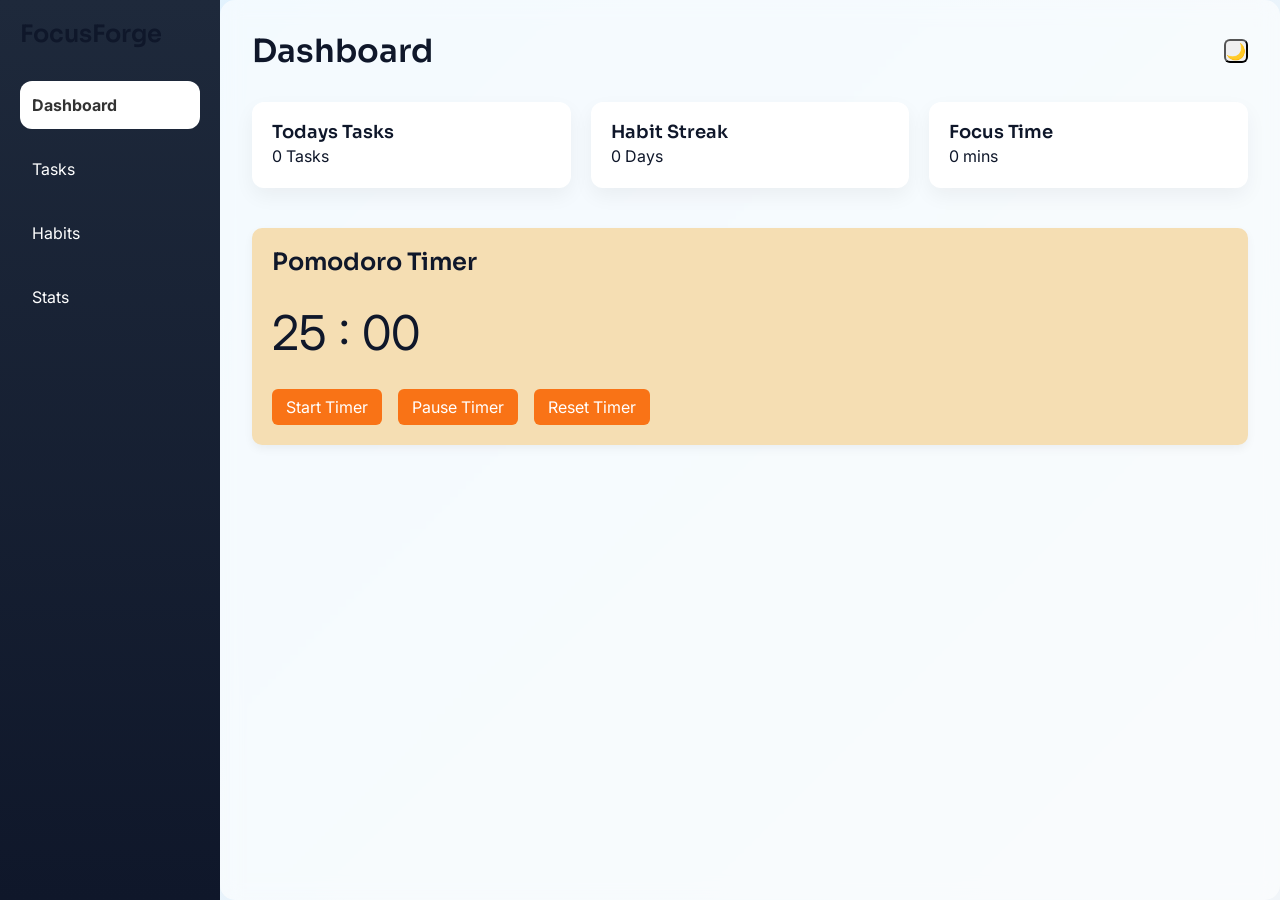
==== dashboard.html @ 77733816 "FocusForge redesign and Pomodoro improvements." ====
<!DOCTYPE html>
<html lang="en">
    <head>
        <meta charset="UTF-8">
        <title>FocusForge - Productivity Tracker</title>
        <link rel="preconnect" href="https://fonts.googleapis.com">
        <link rel="preconnect" href="https://fonts.gstatic.com" crossorigin>
        <link href="https://fonts.googleapis.com/css2?family=Inter:wght@400;500;600;700&family=Sora:wght@500;600;700&display=swap" rel="stylesheet">
        <link rel="stylesheet" href="css/tokens.css">
        <link rel="stylesheet" href="css/base.css">
        <link rel="stylesheet" href="css/app.css">
    </head>
    <body>
        <div class="container">
            <aside class="sidebar">
                <h2 class="logo">FocusForge</h2>
                <nav>
                    <ul>
                        <li><a href="dashboard.html" class="active">Dashboard</a></li>
                        <li><a href="tasks.html">Tasks</a></li>
                        <li><a href="habits.html">Habits</a></li>
                        <li><a href="stats.html">Stats</a></li>
                    </ul>
                </nav>
            </aside>
            <main class="main-content">

                <header>
                    <h1>Dashboard</h1>
                    <button id="darkModeToggle" class="darkmode">🌙</button>
                </header>

                <section class="cards">
                    <div class="card">
                        <h3>Todays Tasks</h3>
                        <p id="taskCount">0 Tasks</p>
                    </div>
                    <div class="card">
                        <h3>Habit Streak</h3>
                        <p id="streakCount" class="streakCount">0 Days</p>
                    </div>
                    <div class="card">
                        <h3>Focus Time</h3> 
                        <p id="focusTime" class="focusTime">0 mins</p>
                    </div>
                </section>

                
                <section class="pomodoro">
                    <h2>Pomodoro Timer</h2>

                    <div class="timer-display">
                        <span id="minutes">25</span>  :
                        <span id="seconds">00</span>
                    </div>

                    <div class="timer-buttons">
                        <button id="startTimer">Start Timer</button>
                        <button id="pauseTimer">Pause Timer</button>
                        <button id="resetTimer">Reset Timer</button>
                    </div>
                </section>

            </main>
        </div>

        <script src="js/app.js"></script>
    </body>
</html>
---- css/tokens.css ----
/* =========================================================
   FocusForge Design Tokens
   "Forge your focus. Build your discipline."

   This file defines the entire visual foundation as CSS
   custom properties. No component styling lives here —
   base.css and app.css consume these variables instead of
   hardcoding colors/sizes, so future pages (and future
   redesign phases) inherit the same system automatically.

   THEME ARCHITECTURE
   -------------------
   :root       → light theme (default)
   body.dark   → dark theme overrides

   Every color a component needs is expressed as a semantic
   variable (e.g. --bg-surface, --text-primary) rather than
   raw hex values. Components reference the semantic name;
   only this file needs to change to re-theme the whole app.
   ========================================================= */

:root {
    /* ---------------------------------------------------
       1. BRAND PALETTE (raw values — not used directly by
          components; semantic tokens below reference these)
       --------------------------------------------------- */
    --navy-950: #020617;
    --navy-900: #0f172a;
    --navy-800: #1e293b;
    --navy-700: #334155;
    --navy-600: #475569;
    --navy-500: #64748b;

    --gold-500: #f59e0b;   /* forge-gold: primary brand accent */
    --gold-600: #d97706;   /* forge-gold hover/active           */

    --blue-400: #38bdf8;   /* secondary accent (existing brand blue) */
    --blue-500: #0ea5e9;   /* secondary accent hover                 */

    --green-500: #22c55e;
    --green-600: #16a34a;
    --orange-500: #f97316;
    --orange-600: #ea580c;
    --red-500: #ef4444;
    --red-600: #dc2626;

    --wheat: #f5deb3;      /* warm accent used by the Pomodoro card */
    --white: #ffffff;

    /* ---------------------------------------------------
       2. SEMANTIC COLOR TOKENS — LIGHT THEME (default)
       --------------------------------------------------- */
    --bg-page: linear-gradient(135deg, #e0f2fe, #f1f5f9);
    --bg-surface: var(--white);           /* cards, list items, canvas */
    --bg-surface-elevated: var(--white);  /* reserved for raised UI    */
    --bg-main-content: rgba(255, 255, 255, 0.6);
    --bg-pomodoro: var(--wheat);
    --bg-stats-summary: transparent;      /* inherits main-content bg  */

    --bg-sidebar: linear-gradient(180deg, var(--navy-800), var(--navy-900));
    --text-sidebar: var(--wheat);         /* sidebar text stays warm in both themes */

    --text-primary: var(--navy-900);
    --text-secondary: var(--navy-700);
    --text-muted: var(--navy-500);

    --border-color: #e2e8f0;

    --accent-gold: var(--gold-500);
    --accent-gold-hover: var(--gold-600);
    --accent-blue: var(--blue-400);
    --accent-blue-hover: var(--blue-500);

    --color-success: var(--green-500);
    --color-success-hover: var(--green-600);
    --color-warning: var(--orange-500);
    --color-warning-hover: var(--orange-600);
    --color-danger: var(--red-500);
    --color-danger-hover: var(--red-600);

    --input-bg: var(--white);
    --input-text: var(--text-primary);
    --input-border: #cccccc;

    --nav-link-text: var(--white);
    --nav-active-bg: var(--white);
    --nav-active-text: #333333;

    --filter-btn-bg: #e2e8f0;
    --filter-btn-text: var(--text-primary);
    --filter-btn-hover-bg: #cbd5e1;
    --filter-btn-active-bg: var(--accent-blue);
    --filter-btn-active-text: var(--white);

    --shadow-color: rgba(0, 0, 0, 0.05);
    --shadow-color-strong: rgba(0, 0, 0, 0.08);

    /* ---------------------------------------------------
       3. TYPOGRAPHY
       --------------------------------------------------- */
    --font-display: "Sora", "Segoe UI", Arial, Helvetica, sans-serif;
    --font-body: "Inter", "Segoe UI", Arial, Helvetica, sans-serif;

    --fs-h1: 2rem;        /* 32px */
    --fs-h2: 1.5rem;      /* 24px */
    --fs-h3: 1.125rem;    /* 18px */
    --fs-body: 1rem;      /* 16px */
    --fs-small: 0.875rem; /* 14px */
    --fs-xs: 0.8125rem;   /* 13px — filter buttons */
    --fs-timer: 3rem;     /* 48px — Pomodoro display */

    --fw-regular: 400;
    --fw-medium: 500;
    --fw-semibold: 600;
    --fw-bold: 700;

    --lh-tight: 1.2;
    --lh-normal: 1.5;
    --lh-relaxed: 1.7;

    /* ---------------------------------------------------
       4. SPACING SCALE
       --------------------------------------------------- */
    --space-1: 4px;
    --space-2: 8px;
    --space-3: 12px;
    --space-4: 16px;
    --space-5: 20px;
    --space-6: 24px;
    --space-7: 32px;
    --space-8: 40px;

    /* ---------------------------------------------------
       5. RADIUS SCALE
       --------------------------------------------------- */
    --radius-sm: 6px;    /* inputs, small buttons        */
    --radius-md: 10px;   /* pomodoro panel                */
    --radius-lg: 12px;   /* cards, list items              */
    --radius-xl: 15px;   /* main content panel              */
    --radius-pill: 20px; /* filter buttons                  */

    /* ---------------------------------------------------
       6. SHADOWS (restrained — 4 depths only)
       --------------------------------------------------- */
    --shadow-sm: 0 4px 10px var(--shadow-color);
    --shadow-md: 0 6px 15px var(--shadow-color);
    --shadow-lg: 0 8px 20px var(--shadow-color);
    --shadow-lg-hover: 0 12px 25px var(--shadow-color-strong);

    /* ---------------------------------------------------
       7. MOTION SCALE
       --------------------------------------------------- */
    --duration-fast: 0.15s;
    --duration-normal: 0.2s; /* matches the app's existing global transition */
    --duration-slow: 0.4s;
    --ease-standard: ease-in-out;

    /* ---------------------------------------------------
       8. FOCUS RING (accessibility)
       --------------------------------------------------- */
    --focus-ring-color: var(--gold-500);
    --focus-ring-width: 3px;
    --focus-ring-offset: 2px;

    /* ---------------------------------------------------
       9. SELECTION
       --------------------------------------------------- */
    --selection-bg: var(--gold-500);
    --selection-text: var(--navy-900);
}

/* =========================================================
   DARK THEME OVERRIDES
   Only semantic tokens are redefined here — no component
   selectors. Every component that consumes these variables
   automatically re-themes correctly.
   ========================================================= */
body.dark {
    --bg-page: linear-gradient(135deg, var(--navy-900), var(--navy-800));
    --bg-surface: var(--navy-800);
    --bg-surface-elevated: var(--navy-800);
    --bg-main-content: rgba(30, 41, 59, 0.6);
    --bg-pomodoro: var(--navy-800);
    --bg-stats-summary: var(--navy-800);

    --bg-sidebar: var(--navy-950);

    --text-primary: #f1f5f9;
    --text-secondary: #cbd5e1;
    --text-muted: rgba(241, 245, 249, 0.7);

    --border-color: var(--navy-600);

    --input-bg: var(--navy-700);
    --input-text: var(--white);
    --input-border: var(--navy-600);

    --nav-active-bg: var(--navy-700);
    --nav-active-text: #f1f5f9;

    --filter-btn-bg: var(--navy-700);
    --filter-btn-text: var(--white);
    --filter-btn-active-bg: var(--blue-500);
    --filter-btn-active-text: var(--white);

    --shadow-color: rgba(0, 0, 0, 0.25);
    --shadow-color-strong: rgba(0, 0, 0, 0.35);
}
---- css/base.css ----
/* =========================================================
   FocusForge Base Styles
   Shared, foundational rules only. No page-specific or
   app-shell-specific layout here — that belongs in app.css
   (and later landing.css). Everything below consumes tokens
   from tokens.css rather than hardcoding values.
   ========================================================= */

/* ---------- Box sizing & global transition ---------- */
* {
    margin: 0;
    padding: 0;
    box-sizing: border-box;
    transition: background-color var(--duration-normal) var(--ease-standard),
                color var(--duration-normal) var(--ease-standard),
                border-color var(--duration-normal) var(--ease-standard),
                box-shadow var(--duration-normal) var(--ease-standard),
                transform var(--duration-normal) var(--ease-standard);
}

/* ---------- Body defaults ---------- */
body {
    font-family: var(--font-body);
    font-size: var(--fs-body);
    line-height: var(--lh-normal);
    font-weight: var(--fw-regular);
    color: var(--text-primary);
    background: var(--bg-page);
}

/* ---------- Headings ---------- */
h1, h2, h3, h4, h5, h6 {
    font-family: var(--font-display);
    font-weight: var(--fw-semibold);
    line-height: var(--lh-tight);
    color: var(--text-primary);
}

h1 { font-size: var(--fs-h1); }
h2 { font-size: var(--fs-h2); }
h3 { font-size: var(--fs-h3); }

/* ---------- Links ---------- */
a {
    color: inherit;
    text-decoration: none;
}

/* ---------- Buttons (generic reset; component color/spacing
   rules live in app.css / landing.css) ---------- */
button {
    font-family: var(--font-body);
    font-size: var(--fs-body);
    border-radius: var(--radius-sm);
    cursor: pointer;
}

button:disabled {
    cursor: not-allowed;
    opacity: 0.6;
}

/* ---------- Form controls ---------- */
input,
select,
textarea {
    font-family: var(--font-body);
    font-size: var(--fs-body);
    color: var(--input-text);
    background: var(--input-bg);
}

/* ---------- Accessible focus states ---------- */
a:focus-visible,
button:focus-visible,
input:focus-visible,
select:focus-visible,
textarea:focus-visible,
[tabindex]:focus-visible {
    outline: var(--focus-ring-width) solid var(--focus-ring-color);
    outline-offset: var(--focus-ring-offset);
}

/* ---------- Selection ---------- */
::selection {
    background: var(--selection-bg);
    color: var(--selection-text);
}

/* ---------- Accessibility utility ---------- */
.sr-only {
    position: absolute;
    width: 1px;
    height: 1px;
    padding: 0;
    margin: -1px;
    overflow: hidden;
    clip: rect(0, 0, 0, 0);
    white-space: nowrap;
    border: 0;
}
---- css/app.css ----
/* =========================================================
   FocusForge App Shell Styles
   Migrated from the original style.css. Structure and
   appearance are preserved; hardcoded colors are replaced
   with tokens from tokens.css so dark mode no longer needs
   duplicated component-level overrides.

   NOTE on migration fixes (see Phase 1 analysis):
   - The old ".task-filters" rule never matched any element
     (the HTML uses ".tasks-filters") and has been dropped as
     dead CSS. ".filter-btn" spacing/sizing is unaffected.
   - The old dark-mode selector ".filter-btn.activate" never
     matched real markup (JS/CSS elsewhere use ".active").
     The active filter button is now themed correctly in dark
     mode via --filter-btn-active-bg / --filter-btn-active-text.
   No layout, spacing, or visual arrangement has changed.
   ========================================================= */

/* ---------- LAYOUT ---------- */
.container {
    display: flex;
    height: 100vh;
}

.sidebar {
    width: 220px;
    background: var(--bg-sidebar);
    color: var(--text-sidebar);
    padding: var(--space-5);
}

.logo {
    margin-bottom: var(--space-7);
}

.sidebar ul {
    list-style: none;
}

.sidebar ul li {
    margin: var(--space-4) 0;
}

.sidebar a {
    text-decoration: none;
    color: var(--nav-link-text);
    display: block;
    padding: var(--space-3);
    border-radius: var(--radius-lg);
}

.sidebar a:hover {
    background-color: rgba(255, 255, 255, 0.2);
}

.sidebar a.active {
    background-color: var(--nav-active-bg);
    color: var(--nav-active-text);
    font-weight: var(--fw-bold);
}

.main-content {
    flex: 1;
    padding: var(--space-7);
    background: var(--bg-main-content);
    backdrop-filter: blur(10px);
    border-radius: var(--radius-xl);
}

header {
    display: flex;
    justify-content: space-between;
    align-items: center;
    margin-bottom: var(--space-7);
}

/* ---------- DASHBOARD CARDS ---------- */
.cards {
    display: flex;
    gap: var(--space-5);
}

.card {
    background: var(--bg-surface);
    color: var(--text-primary);
    padding: var(--space-5);
    flex: 1;
    border-radius: var(--radius-lg);
    box-shadow: var(--shadow-lg);
}

.card:hover {
    transform: translateY(-4px);
    box-shadow: var(--shadow-lg-hover);
}

/* ---------- TASK & HABIT INPUT SECTION ---------- */
.task-input,
.habit-input {
    display: flex;
    gap: var(--space-3);
    margin: var(--space-5) 0;
    padding: var(--space-4);
    border-radius: var(--radius-lg);
}

.task-input input,
.habit-input input {
    flex: 1;
    padding: var(--space-3);
    border-radius: var(--radius-sm);
    border: 1px solid var(--input-border);
}

.task-input button {
    padding: var(--space-3) var(--space-4);
    border: none;
    background-color: var(--accent-blue);
    color: var(--white);
    border-radius: var(--radius-sm);
}

.task-input button:hover {
    background-color: var(--accent-blue-hover);
}

.habit-input button {
    padding: var(--space-3) var(--space-4);
    border: none;
    background-color: var(--color-success);
    color: var(--white);
    border-radius: var(--radius-sm);
}

.habit-input button:hover {
    background-color: var(--color-success-hover);
}

/* ---------- TASK & HABIT LIST ---------- */
#taskList,
#habitList {
    list-style: none;
}

#taskList li,
#habitList li {
    background: var(--bg-surface);
    color: var(--text-primary);
    padding: var(--space-3);
    margin-bottom: var(--space-3);
    border-radius: var(--radius-sm);
    display: flex;
    justify-content: space-between;
    align-items: center;
}

#taskList li:hover,
#habitList li:hover {
    transform: scale(1.02);
}

.completed {
    text-decoration: line-through;
    opacity: 0.5;
}

/* ---------- POMODORO ---------- */
.pomodoro {
    margin-top: var(--space-8);
    background: var(--bg-pomodoro);
    color: var(--text-primary);
    padding: var(--space-5);
    border-radius: var(--radius-md);
    box-shadow: var(--shadow-sm);
}

.timer-display {
    font-size: var(--fs-timer);
    margin: var(--space-5) 0;
}

.timer-buttons button {
    margin-right: var(--space-3);
    padding: var(--space-2) 14px;
    border: none;
    border-radius: var(--radius-sm);
    background-color: var(--color-warning);
    color: var(--white);
}

.timer-buttons button:hover {
    background-color: var(--color-warning-hover);
}

/* ---------- STATS / CHART ---------- */
.stats-summary p {
    margin-bottom: var(--space-2);
    font-size: var(--fs-body);
}

.stats-summary {
    background: var(--bg-stats-summary);
    color: var(--text-primary);
    margin-bottom: var(--space-7);
    padding: var(--space-5);
    border-radius: var(--radius-lg);
    box-shadow: var(--shadow-md);
}

canvas {
    margin-top: var(--space-7);
    background: var(--bg-surface);
    padding: var(--space-5);
    border-radius: var(--radius-md);
}

/* ---------- EMPTY MESSAGE ---------- */
#emptyMessage {
    margin-top: var(--space-4);
    color: var(--text-muted);
    opacity: 0.7;
}

/* ---------- TASK FILTER BUTTONS ---------- */
.tasks-filters {
    display: flex;
    gap: var(--space-3);
    margin-bottom: var(--space-5);
}

.filter-btn {
    padding: var(--space-2) var(--space-4);
    border: none;
    border-radius: var(--radius-pill);
    background-color: var(--filter-btn-bg);
    color: var(--filter-btn-text);
    font-size: var(--fs-xs);
    font-weight: var(--fw-medium);
}

.filter-btn:hover {
    background-color: var(--filter-btn-hover-bg);
}

.filter-btn.active {
    background-color: var(--filter-btn-active-bg);
    color: var(--filter-btn-active-text);
}

/* ---------- RESPONSIVE ---------- */
@media (max-width: 768px) {
    .container {
        flex-direction: column;
        height: auto;
    }

    .sidebar {
        width: 100%;
        display: flex;
        justify-content: space-around;
    }

    .main-content {
        padding: var(--space-4);
    }

    .cards {
        flex-direction: column;
    }
}
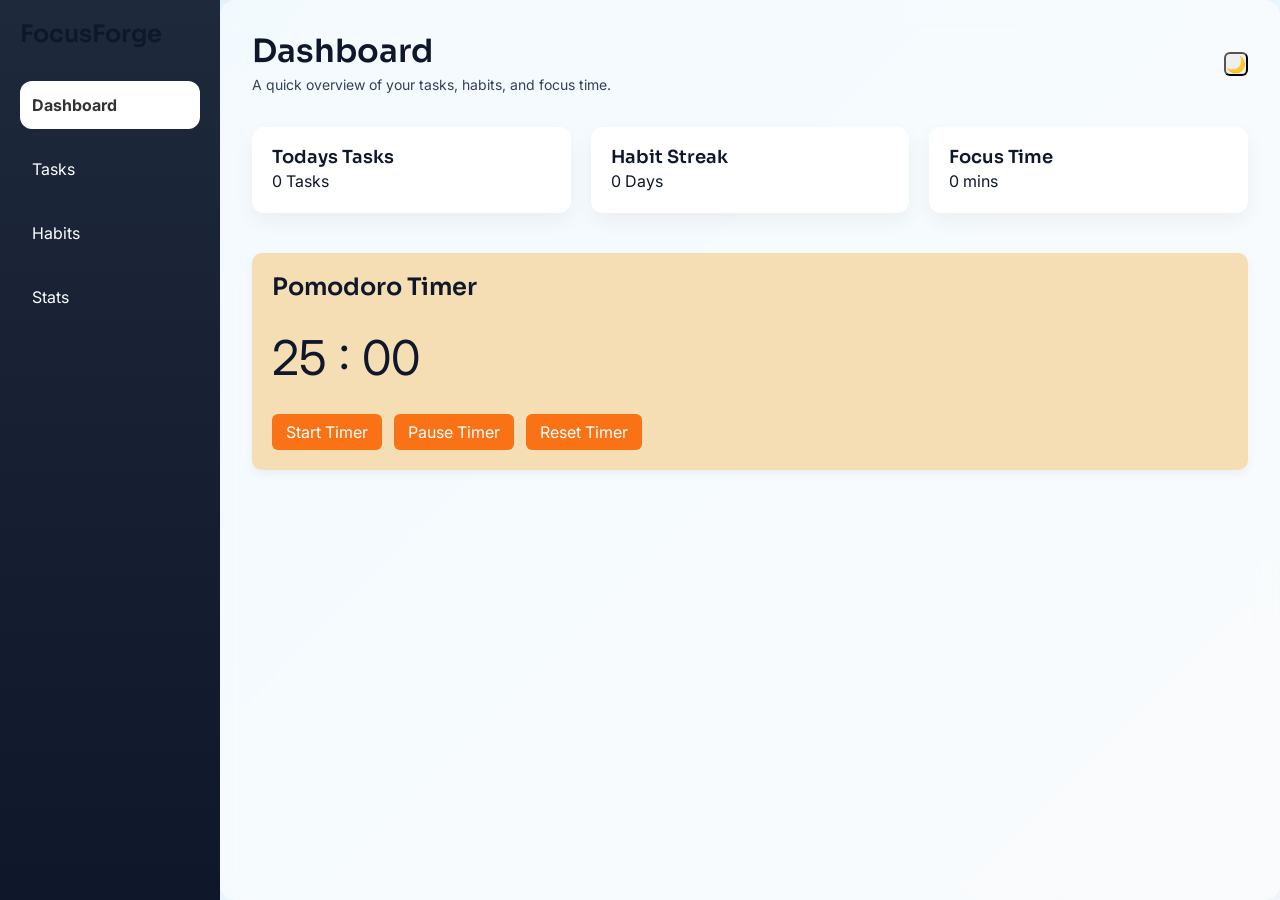
==== commit 808b2382: "Improve responsive layout and mobile navigation" ====
--- a/dashboard.html
+++ b/dashboard.html
@@ -2,6 +2,7 @@
 <html lang="en">
     <head>
         <meta charset="UTF-8">
+        <meta name="viewport" content="width=device-width, initial-scale=1.0">
         <title>FocusForge - Productivity Tracker</title>
         <link rel="preconnect" href="https://fonts.googleapis.com">
         <link rel="preconnect" href="https://fonts.gstatic.com" crossorigin>
@@ -26,8 +27,11 @@
             <main class="main-content">
 
                 <header>
-                    <h1>Dashboard</h1>
-                    <button id="darkModeToggle" class="darkmode">🌙</button>
+                    <div class="header-text">
+                        <h1>Dashboard</h1>
+                        <p class="page-subtitle">A quick overview of your tasks, habits, and focus time.</p>
+                    </div>
+                    <button id="darkModeToggle">🌙</button>
                 </header>
 
                 <section class="cards">
--- a/css/app.css
+++ b/css/app.css
@@ -71,7 +71,17 @@
     display: flex;
     justify-content: space-between;
     align-items: center;
+    /* Keeps the page subtitle away from the dark-mode button when the
+       header runs out of room on narrow (<= 400px) screens. On wider
+       screens space-between already spreads them out, so nothing moves. */
+    gap: var(--space-4);
     margin-bottom: var(--space-7);
+}
+
+.page-subtitle {
+    color: var(--text-secondary);
+    font-size: var(--fs-small);
+    margin-top: var(--space-1);
 }
 
 /* ---------- DASHBOARD CARDS ---------- */
@@ -107,6 +117,10 @@
 .task-input input,
 .habit-input input {
     flex: 1;
+    /* Allows the field to shrink below its default intrinsic width, so on
+       very narrow screens (~375px) the Add button keeps a single line
+       instead of being squeezed until its label wraps. */
+    min-width: 0;
     padding: var(--space-3);
     border-radius: var(--radius-sm);
     border: 1px solid var(--input-border);
@@ -164,6 +178,51 @@
     opacity: 0.5;
 }
 
+/* Row contents on small screens.
+   Long, unbreakable text (a pasted URL, a long single word) would
+   otherwise keep its full width, push the action buttons past the edge
+   of the row and give the whole page horizontal scrolling. The text is
+   allowed to shrink and break, while the buttons keep their natural
+   size so Complete/Delete always stay on one line. */
+.task-text,
+.habit-text {
+    min-width: 0;
+    overflow-wrap: anywhere;
+}
+
+.task-actions,
+.habit-actions {
+    flex-shrink: 0;
+}
+
+/* Small action buttons inside each task/habit row. Complete/check
+   actions use a neutral outline; delete actions use the danger
+   color so destructive actions are clearly distinguishable. */
+.task-complete-btn,
+.habit-check-btn,
+.task-delete-btn,
+.habit-delete-btn {
+    padding: var(--space-1) var(--space-2);
+    border-radius: var(--radius-sm);
+    border: 1px solid var(--border-color);
+    background: transparent;
+    color: var(--text-secondary);
+    font-size: var(--fs-xs);
+    margin-left: var(--space-2);
+}
+
+.task-complete-btn:hover,
+.habit-check-btn:hover {
+    border-color: var(--color-success);
+    color: var(--color-success);
+}
+
+.task-delete-btn:hover,
+.habit-delete-btn:hover {
+    border-color: var(--color-danger);
+    color: var(--color-danger);
+}
+
 /* ---------- POMODORO ---------- */
 .pomodoro {
     margin-top: var(--space-8);
@@ -179,8 +238,17 @@
     margin: var(--space-5) 0;
 }
 
+/* Flex + wrap so that when the three controls do not fit (roughly
+   <= 500px wide) they move to a second row with a proper gap instead
+   of stacking against each other with no spacing. On wide screens the
+   gap replaces the old margin-right, so the spacing is identical. */
+.timer-buttons {
+    display: flex;
+    flex-wrap: wrap;
+    gap: var(--space-3);
+}
+
 .timer-buttons button {
-    margin-right: var(--space-3);
     padding: var(--space-2) 14px;
     border: none;
     border-radius: var(--radius-sm);
@@ -254,10 +322,28 @@
         height: auto;
     }
 
+    /* The sidebar itself just stacks (logo, then nav) - the nav
+       LINKS are what need to lay out horizontally on mobile, not
+       the sidebar's direct children. See ".sidebar ul" below. */
     .sidebar {
         width: 100%;
+        padding: var(--space-4);
+    }
+
+    .logo {
+        margin-bottom: var(--space-3);
+        text-align: center;
+    }
+
+    .sidebar ul {
         display: flex;
-        justify-content: space-around;
+        flex-wrap: wrap;
+        justify-content: center;
+        gap: var(--space-2);
+    }
+
+    .sidebar ul li {
+        margin: 0;
     }
 
     .main-content {
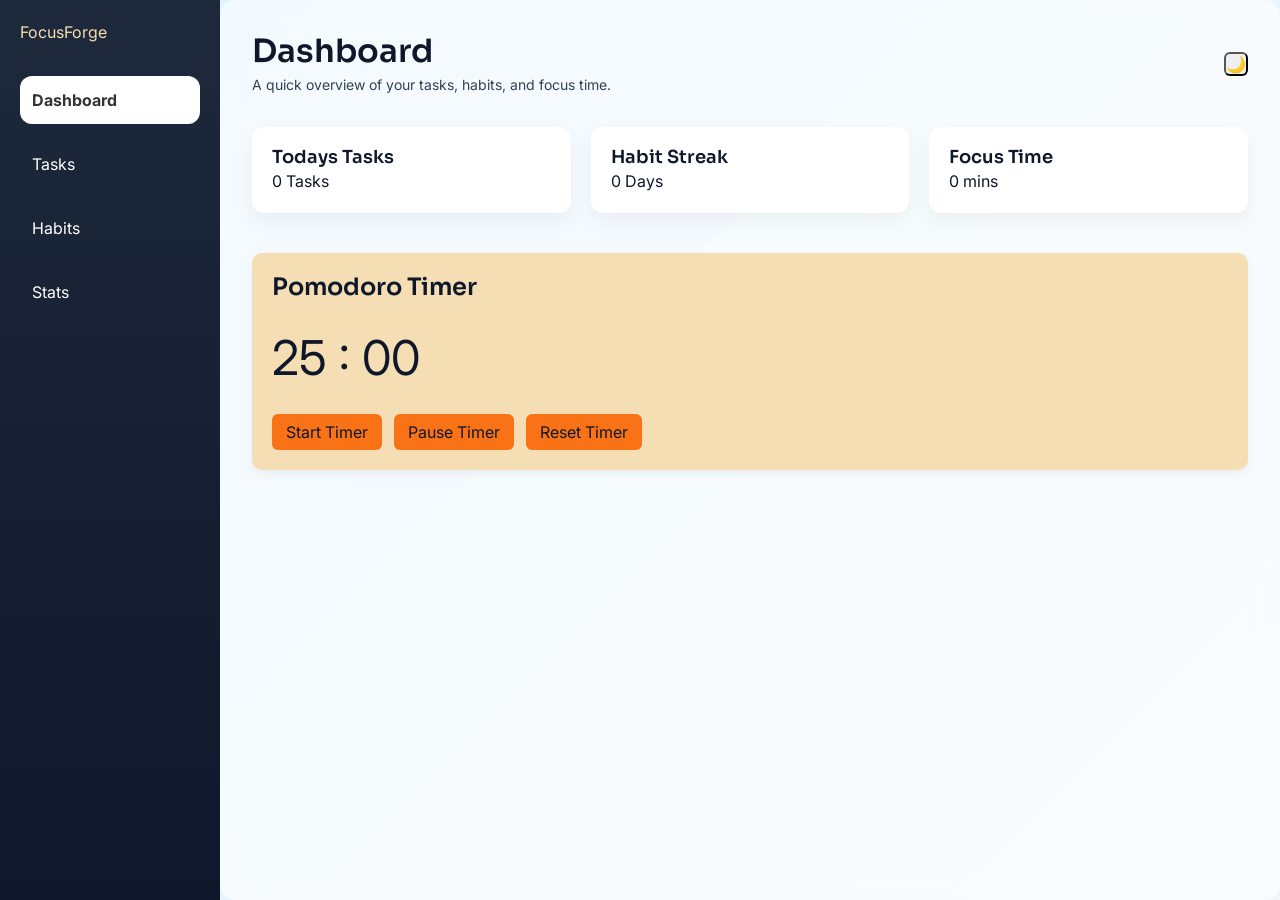
==== commit a6debf31: "Improve accessibility and usability across FocusForge" ====
--- a/dashboard.html
+++ b/dashboard.html
@@ -12,26 +12,29 @@
         <link rel="stylesheet" href="css/app.css">
     </head>
     <body>
+        <!-- Keyboard users can jump straight past the repeated sidebar -->
+        <a class="skip-link" href="#main-content">Skip to main content</a>
+
         <div class="container">
             <aside class="sidebar">
-                <h2 class="logo">FocusForge</h2>
+                <p class="logo">FocusForge</p>
                 <nav>
                     <ul>
-                        <li><a href="dashboard.html" class="active">Dashboard</a></li>
+                        <li><a href="dashboard.html" class="active" aria-current="page">Dashboard</a></li>
                         <li><a href="tasks.html">Tasks</a></li>
                         <li><a href="habits.html">Habits</a></li>
                         <li><a href="stats.html">Stats</a></li>
                     </ul>
                 </nav>
             </aside>
-            <main class="main-content">
+            <main id="main-content" class="main-content">
 
                 <header>
                     <div class="header-text">
                         <h1>Dashboard</h1>
                         <p class="page-subtitle">A quick overview of your tasks, habits, and focus time.</p>
                     </div>
-                    <button id="darkModeToggle">🌙</button>
+                    <button id="darkModeToggle" aria-label="Switch to dark mode">🌙</button>
                 </header>
 
                 <section class="cards">
--- a/css/tokens.css
+++ b/css/tokens.css
@@ -33,6 +33,8 @@
 
     --gold-500: #f59e0b;   /* forge-gold: primary brand accent */
     --gold-600: #d97706;   /* forge-gold hover/active           */
+    --gold-700: #b45309;   /* deep gold for gold-as-TEXT on light
+                              backgrounds (5.1:1 on white)       */
 
     --blue-400: #38bdf8;   /* secondary accent (existing brand blue) */
     --blue-500: #0ea5e9;   /* secondary accent hover                 */
@@ -68,6 +70,10 @@
 
     --accent-gold: var(--gold-500);
     --accent-gold-hover: var(--gold-600);
+    /* Gold used where it acts as TEXT on light surfaces (modal links,
+       step numbers). The bright gold is only ~2.2:1 on white and fails
+       WCAG AA; this darker shade reaches ~5.1:1. */
+    --accent-gold-text: var(--gold-700);
     --accent-blue: var(--blue-400);
     --accent-blue-hover: var(--blue-500);
 
@@ -78,6 +84,11 @@
     --color-danger: var(--red-500);
     --color-danger-hover: var(--red-600);
 
+    /* Text-safe variants of success/danger for SMALL text on light
+       backgrounds. The brighter hues above stay for fills and borders. */
+    --color-success-text: #15803d;
+    --color-error-text: var(--red-600);
+
     --input-bg: var(--white);
     --input-text: var(--text-primary);
     --input-border: #cccccc;
@@ -90,7 +101,8 @@
     --filter-btn-text: var(--text-primary);
     --filter-btn-hover-bg: #cbd5e1;
     --filter-btn-active-bg: var(--accent-blue);
-    --filter-btn-active-text: var(--white);
+    /* Dark label: white on the sky-blue accent was only ~2.1:1. */
+    --filter-btn-active-text: var(--navy-900);
 
     --shadow-color: rgba(0, 0, 0, 0.05);
     --shadow-color-strong: rgba(0, 0, 0, 0.08);
@@ -201,7 +213,14 @@
     --filter-btn-bg: var(--navy-700);
     --filter-btn-text: var(--white);
     --filter-btn-active-bg: var(--blue-500);
-    --filter-btn-active-text: var(--white);
+    /* Dark label: white on the blue accent was only ~2.8:1. */
+    --filter-btn-active-text: var(--navy-900);
+
+    /* In dark mode the BRIGHT accents pass on the dark surfaces, so
+       the text-safe variants flip back to the vivid hues. */
+    --accent-gold-text: var(--gold-500);
+    --color-success-text: var(--green-500);
+    --color-error-text: #f87171;
 
     --shadow-color: rgba(0, 0, 0, 0.25);
     --shadow-color-strong: rgba(0, 0, 0, 0.35);
--- a/css/base.css
+++ b/css/base.css
@@ -79,6 +79,12 @@
 [tabindex]:focus-visible {
     outline: var(--focus-ring-width) solid var(--focus-ring-color);
     outline-offset: var(--focus-ring-offset);
+    /* Dark companion ring that fills the outline-offset gap. The gold
+       outline alone is only ~2:1 against white/light backgrounds, so
+       this guarantees a high-contrast ring in BOTH themes (on dark
+       backgrounds the gold ring already contrasts at ~8:1 and this
+       companion is barely visible). */
+    box-shadow: 0 0 0 var(--focus-ring-offset) var(--navy-900);
 }
 
 /* ---------- Selection ---------- */
@@ -99,3 +105,37 @@
     white-space: nowrap;
     border: 0;
 }
+
+/* ---------- Skip link: first tab stop on every page, visible only
+     when it receives the keyboard's focus ---------- */
+.skip-link {
+    position: absolute;
+    left: -9999px;
+    top: 0;
+    z-index: 200;
+}
+
+.skip-link:focus {
+    left: var(--space-4);
+    top: var(--space-4);
+    padding: var(--space-3) var(--space-4);
+    background: var(--bg-surface);
+    color: var(--text-primary);
+    border-radius: var(--radius-sm);
+    box-shadow: var(--shadow-lg);
+}
+
+/* ---------- Placeholder text: theme-aware and AA-contrast
+     (browser default colors are unreliable on dark inputs) ---------- */
+::placeholder {
+    color: var(--text-muted);
+    opacity: 1;
+}
+
+/* ---------- Respect the system "reduce motion" setting ---------- */
+@media (prefers-reduced-motion: reduce) {
+    * {
+        transition: none !important;
+        animation: none !important;
+    }
+}
--- a/css/app.css
+++ b/css/app.css
@@ -130,7 +130,10 @@
     padding: var(--space-3) var(--space-4);
     border: none;
     background-color: var(--accent-blue);
-    color: var(--white);
+    /* Dark label on the bright accent: white text was only ~2.1:1
+       here. Same dark-on-bright idea as the landing page's gold
+       primary button. */
+    color: var(--navy-900);
     border-radius: var(--radius-sm);
 }
 
@@ -142,7 +145,8 @@
     padding: var(--space-3) var(--space-4);
     border: none;
     background-color: var(--color-success);
-    color: var(--white);
+    /* Dark label: white on green-500 was only ~2.3:1. */
+    color: var(--navy-900);
     border-radius: var(--radius-sm);
 }
 
@@ -175,7 +179,9 @@
 
 .completed {
     text-decoration: line-through;
-    opacity: 0.5;
+    /* 0.7 (not the old 0.5) keeps the faded "done" look while holding
+       ~6.6:1 text contrast in light mode and ~7:1 in dark mode. */
+    opacity: 0.7;
 }
 
 /* Row contents on small screens.
@@ -253,7 +259,8 @@
     border: none;
     border-radius: var(--radius-sm);
     background-color: var(--color-warning);
-    color: var(--white);
+    /* Dark label: white on orange-500 was only ~2.8:1. */
+    color: var(--navy-900);
 }
 
 .timer-buttons button:hover {
@@ -286,7 +293,8 @@
 #emptyMessage {
     margin-top: var(--space-4);
     color: var(--text-muted);
-    opacity: 0.7;
+    /* No opacity here: 0.7 on top of --text-muted dropped the empty
+       state to ~2.7:1 on white. --text-muted alone is ~4.8:1. */
 }
 
 /* ---------- TASK FILTER BUTTONS ---------- */
